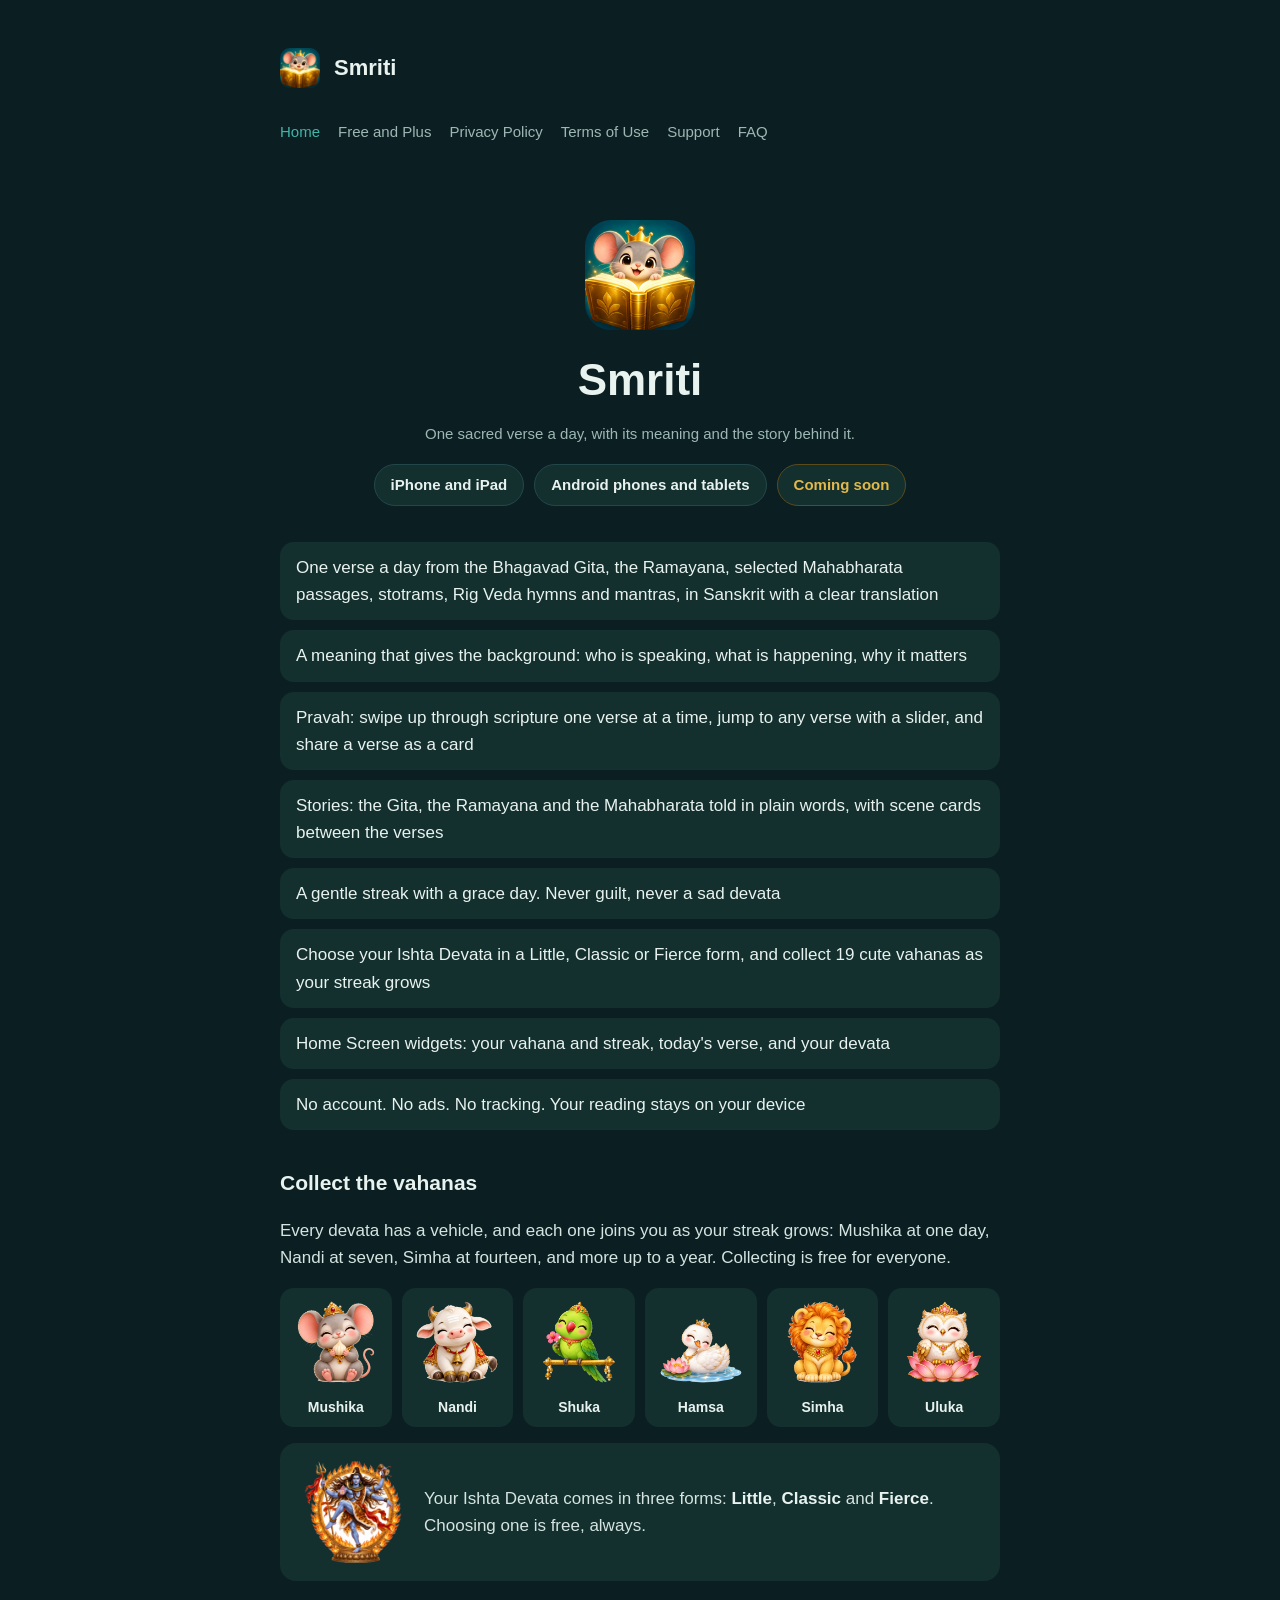
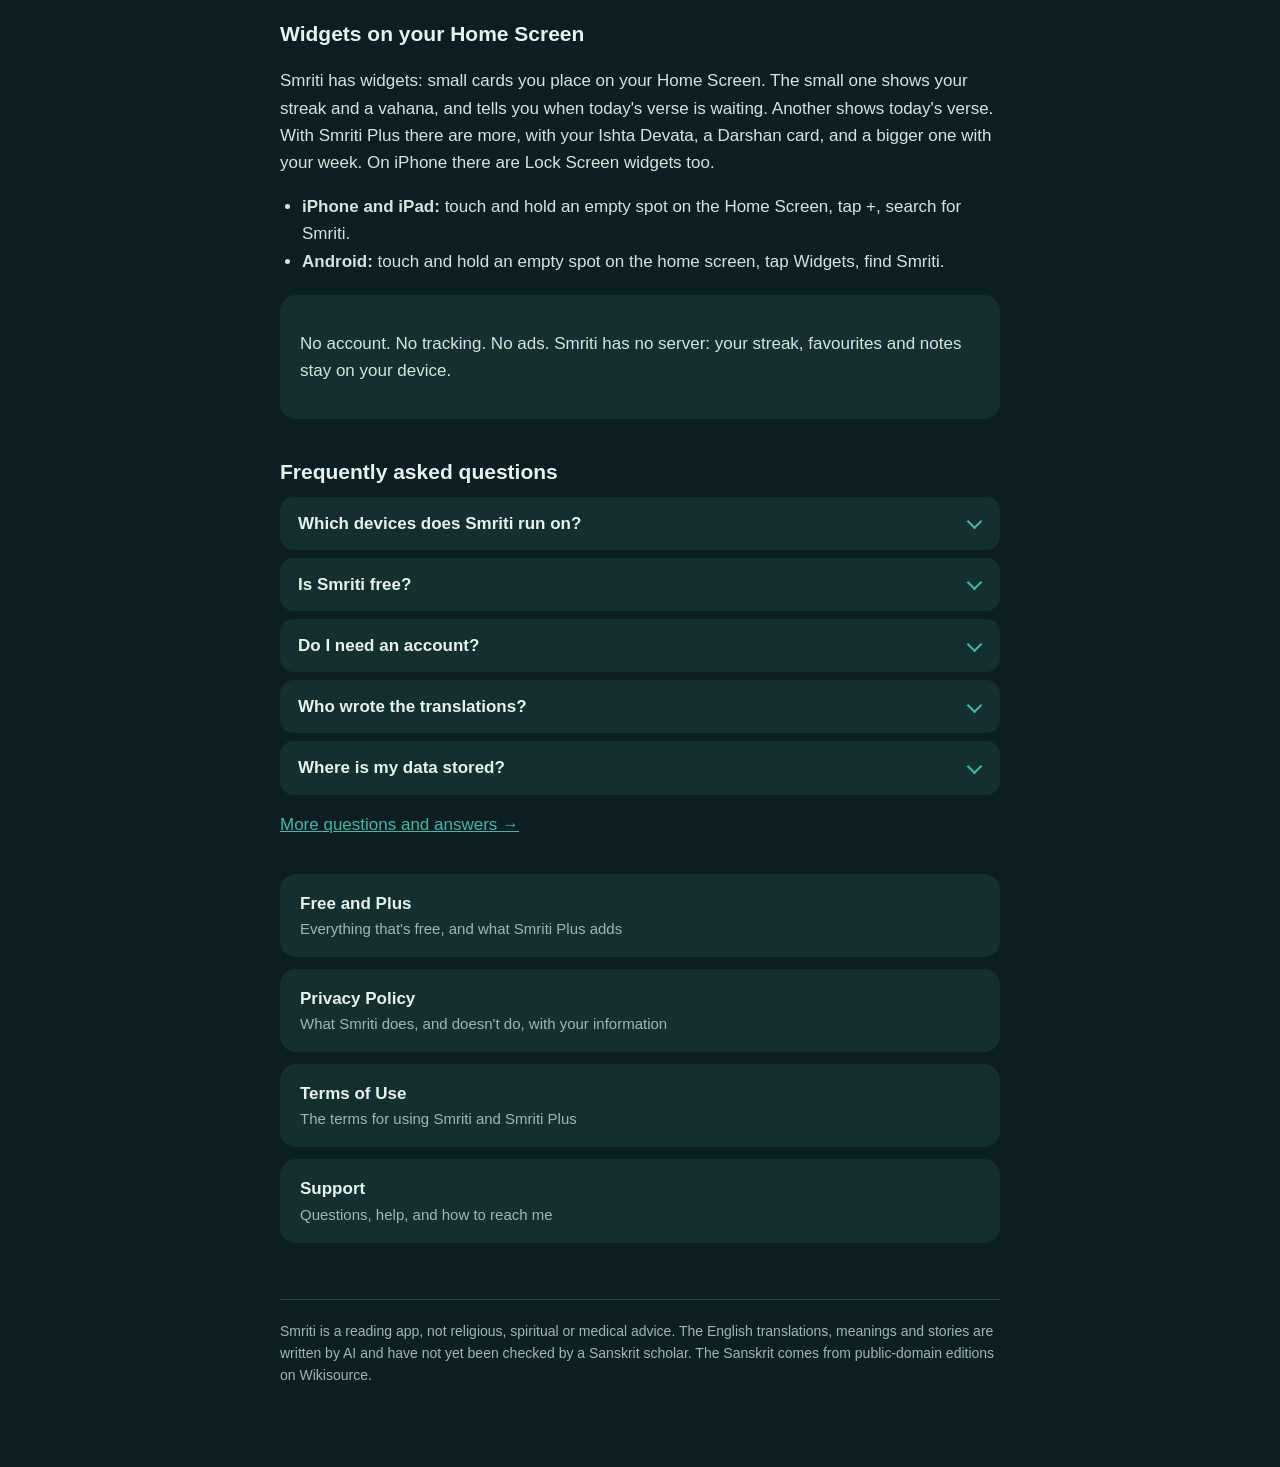
==== index.html @ 70eb4372 "smriti-site: home, Free and Plus, privacy policy, terms and support for iPhone and Android Co-Author" ====
<!doctype html>
<html lang="en">
<head>
<meta charset="utf-8">
<meta name="viewport" content="width=device-width, initial-scale=1">
<title>Smriti: one sacred verse a day</title>
<link rel="icon" href="icon-180.png">
<link rel="apple-touch-icon" href="icon-180.png">
<meta name="description" content="Smriti: one sacred verse a day from the Gita, Ramayana, Mahabharata and the Vedas, with its meaning and the story behind it. iPhone, iPad and Android. No account, no ads.">
<link rel="stylesheet" href="style.css">
</head>
<body>
<main>
<header><img class="mark" src="icon-180.png" alt="" width="40" height="40"><a href="./">Smriti</a></header>
<nav><a href="./" aria-current="page">Home</a><a href="free-and-plus.html">Free and Plus</a><a href="privacy.html">Privacy Policy</a><a href="terms.html">Terms of Use</a><a href="support.html">Support</a><a href="support.html#faq">FAQ</a></nav>
<section class="hero">
<img class="mark" src="icon-180.png" alt="Smriti app icon: a mouse with a golden book" width="110" height="110">
<h1>Smriti</h1>
<p class="muted">One sacred verse a day, with its meaning and the story behind it.</p>
<div class="avail"><span>iPhone and iPad</span><span>Android phones and tablets</span><span class="soon">Coming soon</span></div>
</section>
<ul class="features">
<li>One verse a day from the Bhagavad Gita, the Ramayana, selected Mahabharata passages, stotrams, Rig Veda hymns and mantras, in Sanskrit with a clear translation</li>
<li>A meaning that gives the background: who is speaking, what is happening, why it matters</li>
<li>Pravah: swipe up through scripture one verse at a time, jump to any verse with a slider, and share a verse as a card</li>
<li>Stories: the Gita, the Ramayana and the Mahabharata told in plain words, with scene cards between the verses</li>
<li>A gentle streak with a grace day. Never guilt, never a sad devata</li>
<li>Choose your Ishta Devata in a Little, Classic or Fierce form, and collect 19 cute vahanas as your streak grows</li>
<li>Home Screen widgets: your vahana and streak, today's verse, and your devata</li>
<li>No account. No ads. No tracking. Your reading stays on your device</li>
</ul>
<h2>Collect the vahanas</h2>
<p>Every devata has a vehicle, and each one joins you as your streak grows: Mushika at one day, Nandi at seven, Simha at fourteen, and more up to a year. Collecting is free for everyone.</p>
<div class="gallery">
<figure><img src="assets/vahana-mushika.png" alt="Mushika the mouse" width="88" height="88"><figcaption>Mushika</figcaption></figure>
<figure><img src="assets/vahana-nandi.png" alt="Nandi the bull" width="88" height="88"><figcaption>Nandi</figcaption></figure>
<figure><img src="assets/vahana-shuka.png" alt="Shuka the parrot" width="88" height="88"><figcaption>Shuka</figcaption></figure>
<figure><img src="assets/vahana-hamsa.png" alt="Hamsa the swan" width="88" height="88"><figcaption>Hamsa</figcaption></figure>
<figure><img src="assets/vahana-simha.png" alt="Simha the lion" width="88" height="88"><figcaption>Simha</figcaption></figure>
<figure><img src="assets/vahana-uluka.png" alt="Uluka the owl on a lotus" width="88" height="88"><figcaption>Uluka</figcaption></figure>
</div>
<div class="fierce"><img src="assets/deity-shiva-fierce.png" alt="Shiva in his fierce Nataraja form, in a ring of fire" width="110" height="110"><p>Your Ishta Devata comes in three forms: <b style="color:var(--text)">Little</b>, <b style="color:var(--text)">Classic</b> and <b style="color:var(--text)">Fierce</b>. Choosing one is free, always.</p></div>
<h2 id="widgets">Widgets on your Home Screen</h2>
<p>Smriti has widgets: small cards you place on your Home Screen. The small one shows your streak and a vahana, and tells you when today's verse is waiting. Another shows today's verse. With Smriti Plus there are more, with your Ishta Devata, a Darshan card, and a bigger one with your week. On iPhone there are Lock Screen widgets too.</p>
<ul>
<li><b>iPhone and iPad:</b> touch and hold an empty spot on the Home Screen, tap +, search for Smriti.</li>
<li><b>Android:</b> touch and hold an empty spot on the home screen, tap Widgets, find Smriti.</li>
</ul>
<div class="card">
<p>No account. No tracking. No ads. Smriti has no server: your streak, favourites and notes stay on your device.</p>
</div>
<h2 id="faq">Frequently asked questions</h2>
<div class="faq">
<details><summary>Which devices does Smriti run on?</summary><p>iPhone and iPad (iOS 26 or later) and Android phones and tablets. Both are being released; the app is not in the stores yet.</p></details>
<details><summary>Is Smriti free?</summary><p>Yes. Today's verse, your streak and calendar, one daily reminder, the small widgets, the whole Karma Yoga part of the Gita (chapters 1 to 6), a taste of every other work, all 19 vahanas and your Ishta Devata are free, with no ads. Smriti Plus opens the whole library, every widget, more themes and sync.</p><p><a href='free-and-plus.html'>See everything Free and Plus include →</a></p></details>
<details><summary>Do I need an account?</summary><p>No. There is no sign-up and no login.</p></details>
<details><summary>Who wrote the translations?</summary><p>They are written by AI for Smriti, in our own words, and labelled as AI-generated in the app. They are not yet reviewed by a Sanskrit scholar. The Sanskrit text comes from public-domain editions on Wikisource. If you find a mistake, use &quot;Suggest a better translation&quot; in the app and we will look at it.</p></details>
<details><summary>Where is my data stored?</summary><p>On your device. On iPhone, Smriti Plus can also keep it in your own private iCloud. Nothing goes to a server of ours, because we have none. See the <a href='privacy.html'>Privacy Policy</a>.</p></details>
</div>
<p class="more"><a href="support.html#faq">More questions and answers →</a></p>
<div class="links">
<a href="free-and-plus.html">Free and Plus<span>Everything that's free, and what Smriti Plus adds</span></a>
<a href="privacy.html">Privacy Policy<span>What Smriti does, and doesn't do, with your information</span></a>
<a href="terms.html">Terms of Use<span>The terms for using Smriti and Smriti Plus</span></a>
<a href="support.html">Support<span>Questions, help, and how to reach me</span></a>
</div>
<footer>Smriti is a reading app, not religious, spiritual or medical advice. The English translations, meanings and stories are written by AI and have not yet been checked by a Sanskrit scholar. The Sanskrit comes from public-domain editions on Wikisource.</footer>
</main>
</body>
</html>
---- style.css ----
:root {
  --bg: #0B1F22; --card: #13302F; --line: #22474A; --text: #E8F2EF; --muted: #9DB7B4; --accent: #3FB6A8; --gold: #E2B84A;
}
* { box-sizing: border-box; }
html { -webkit-text-size-adjust: 100%; }
body {
  margin: 0; background: var(--bg); color: var(--text);
  font: 17px/1.6 -apple-system, BlinkMacSystemFont, "SF Pro Text", "Segoe UI", Roboto, sans-serif;
}
main { max-width: 760px; margin: 0 auto; padding: 48px 20px 80px; }
header { display: flex; align-items: center; gap: 14px; margin-bottom: 32px; }
header a { color: var(--text); text-decoration: none; font-weight: 700; font-size: 22px; }
.mark { width: 40px; height: 40px; border-radius: 10px; }
nav { display: flex; flex-wrap: wrap; gap: 8px 18px; margin: 0 0 36px; }
nav a { color: var(--muted); text-decoration: none; font-size: 15px; }
nav a:hover, nav a[aria-current] { color: var(--accent); }
h1 { font-size: 34px; line-height: 1.2; margin: 0 0 8px; }
h2 { font-size: 21px; margin: 36px 0 8px; }
p, li { color: #D5E4E1; }
.muted, .meta { color: var(--muted); font-size: 15px; }
a { color: var(--accent); }
.card { background: var(--card); border-radius: 16px; padding: 18px 20px; margin: 20px 0; }
ul { padding-left: 22px; }
.hero { text-align: center; padding: 40px 0 8px; }
.hero .mark { width: 110px; height: 110px; border-radius: 26px; }
.hero h1 { font-size: 44px; margin-top: 16px; }
.avail { display: flex; flex-wrap: wrap; justify-content: center; gap: 10px; margin: 18px 0 4px; }
.avail span { background: var(--card); border: 1px solid var(--line); border-radius: 999px; padding: 8px 16px; font-size: 15px; font-weight: 600; color: var(--text); }
.avail span.soon { color: var(--gold); border-color: #5a4a1c; }
.features { display: grid; gap: 10px; margin: 24px 0; padding: 0; list-style: none; }
.features li { background: var(--card); border-radius: 14px; padding: 12px 16px; color: var(--text); }
.links { display: grid; gap: 12px; margin-top: 36px; }
.links a { display: block; background: var(--card); border-radius: 16px; padding: 16px 20px; color: var(--text); text-decoration: none; font-weight: 600; }
.links a span { display: block; color: var(--muted); font-weight: 400; font-size: 15px; }
footer { margin-top: 56px; color: var(--muted); font-size: 14px; border-top: 1px solid var(--line); padding-top: 20px; }
.faq { margin: 8px 0 0; }
.faq h3 { font-size: 13px; font-weight: 700; letter-spacing: 0.08em; text-transform: uppercase; color: var(--muted); margin: 28px 0 8px; }
.faq details { background: var(--card); border-radius: 14px; margin: 8px 0; }
.faq summary { list-style: none; cursor: pointer; position: relative; min-height: 48px; padding: 13px 48px 13px 18px; font-weight: 600; color: var(--text); border-radius: 14px; }
.faq summary::-webkit-details-marker { display: none; }
.faq summary::after { content: ""; position: absolute; right: 20px; top: 50%; width: 9px; height: 9px; margin-top: -7px; border-right: 2px solid var(--accent); border-bottom: 2px solid var(--accent); transform: rotate(45deg); transition: transform 0.2s ease; }
.faq details[open] summary::after { margin-top: -2px; transform: rotate(-135deg); }
.faq summary:hover { color: var(--accent); }
.faq summary:focus-visible { outline: 2px solid var(--accent); outline-offset: 2px; }
.faq details > p, .faq details > ul { margin: 0; padding: 0 18px 16px; }
.faq details > ul { padding-left: 40px; }
.more { margin: 16px 0 0; }
.gallery { display: grid; grid-template-columns: repeat(auto-fit, minmax(110px, 1fr)); gap: 10px; margin: 16px 0; }
.gallery figure { margin: 0; background: var(--card); border-radius: 14px; padding: 10px 6px 8px; text-align: center; }
.gallery img { width: 88px; height: 88px; object-fit: contain; }
.gallery figcaption { font-size: 14px; font-weight: 600; color: var(--text); margin-top: 2px; }
.fierce { display: flex; align-items: center; gap: 16px; background: var(--card); border-radius: 16px; padding: 14px 18px; margin: 16px 0; }
.fierce img { width: 110px; height: 110px; object-fit: contain; }
.plans { display: grid; grid-template-columns: 1fr 1fr; gap: 12px; margin: 24px 0 8px; }
.plan { background: var(--card); border-radius: 16px; padding: 18px 20px; }
.plan.plus { box-shadow: inset 0 0 0 1.5px var(--accent); }
.plan h2 { margin: 0 0 4px; font-size: 22px; }
.plan .price { font-size: 28px; font-weight: 700; color: var(--text); margin: 6px 0 2px; }
.plan .price small { font-size: 15px; font-weight: 500; color: var(--muted); }
.plan p { margin: 6px 0 0; font-size: 15px; }
.group { margin: 36px 0 0; }
.group h3 { font-size: 13px; font-weight: 700; letter-spacing: 0.08em; text-transform: uppercase; color: var(--muted); margin: 0 0 10px; }
.table { background: var(--card); border-radius: 16px; overflow: hidden; }
.head, .row { display: grid; grid-template-columns: minmax(0, 1fr) 160px 160px; gap: 12px; padding: 13px 18px; align-items: start; }
.head { font-size: 13px; font-weight: 700; color: var(--muted); padding-top: 12px; padding-bottom: 8px; }
.row { border-top: 1px solid var(--line); }
.row .what b { display: block; color: var(--text); font-weight: 600; }
.row .what span { display: block; color: var(--muted); font-size: 14px; line-height: 1.45; margin-top: 2px; }
.cell { font-size: 14px; line-height: 1.45; color: #D5E4E1; }
.yes { color: var(--accent); font-weight: 700; }
.no { color: #5B7377; font-weight: 700; }
.k { display: none; color: var(--muted); font-size: 12px; font-weight: 700; letter-spacing: 0.04em; text-transform: uppercase; }
.note { font-size: 14px; color: var(--muted); margin-top: 10px; }
.callout { background: var(--card); border-left: 3px solid var(--gold); border-radius: 10px; padding: 12px 16px; margin: 20px 0; }
@media (prefers-reduced-motion: reduce) { .faq summary::after { transition: none; } }
@media (max-width: 560px) {
  .plans { grid-template-columns: 1fr; }
  .head { display: none; }
  .row { grid-template-columns: 1fr 1fr; }
  .row .what { grid-column: 1 / -1; }
  .k { display: block; margin-bottom: 2px; }
}
@media (max-width: 480px) { h1 { font-size: 30px; } .hero h1 { font-size: 38px; } .faq summary { padding-left: 16px; } .fierce { flex-direction: column; text-align: center; } }
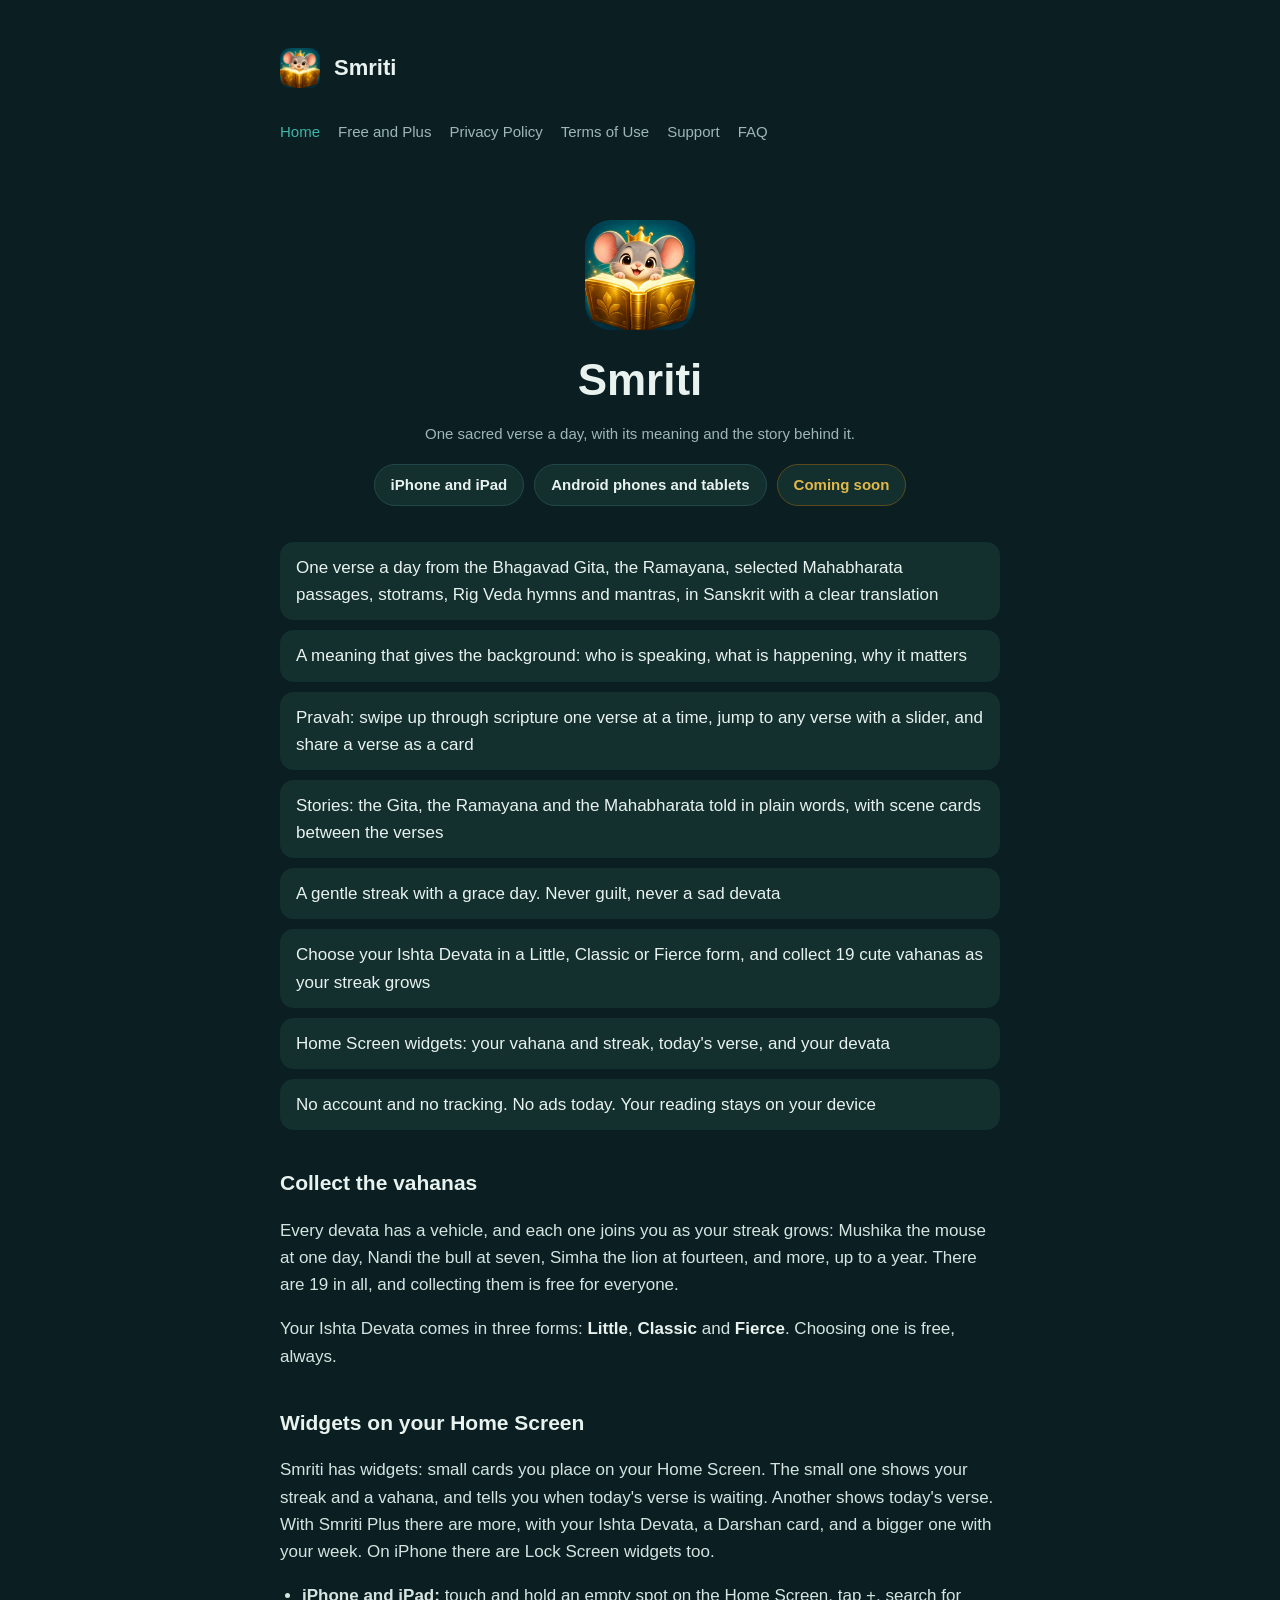
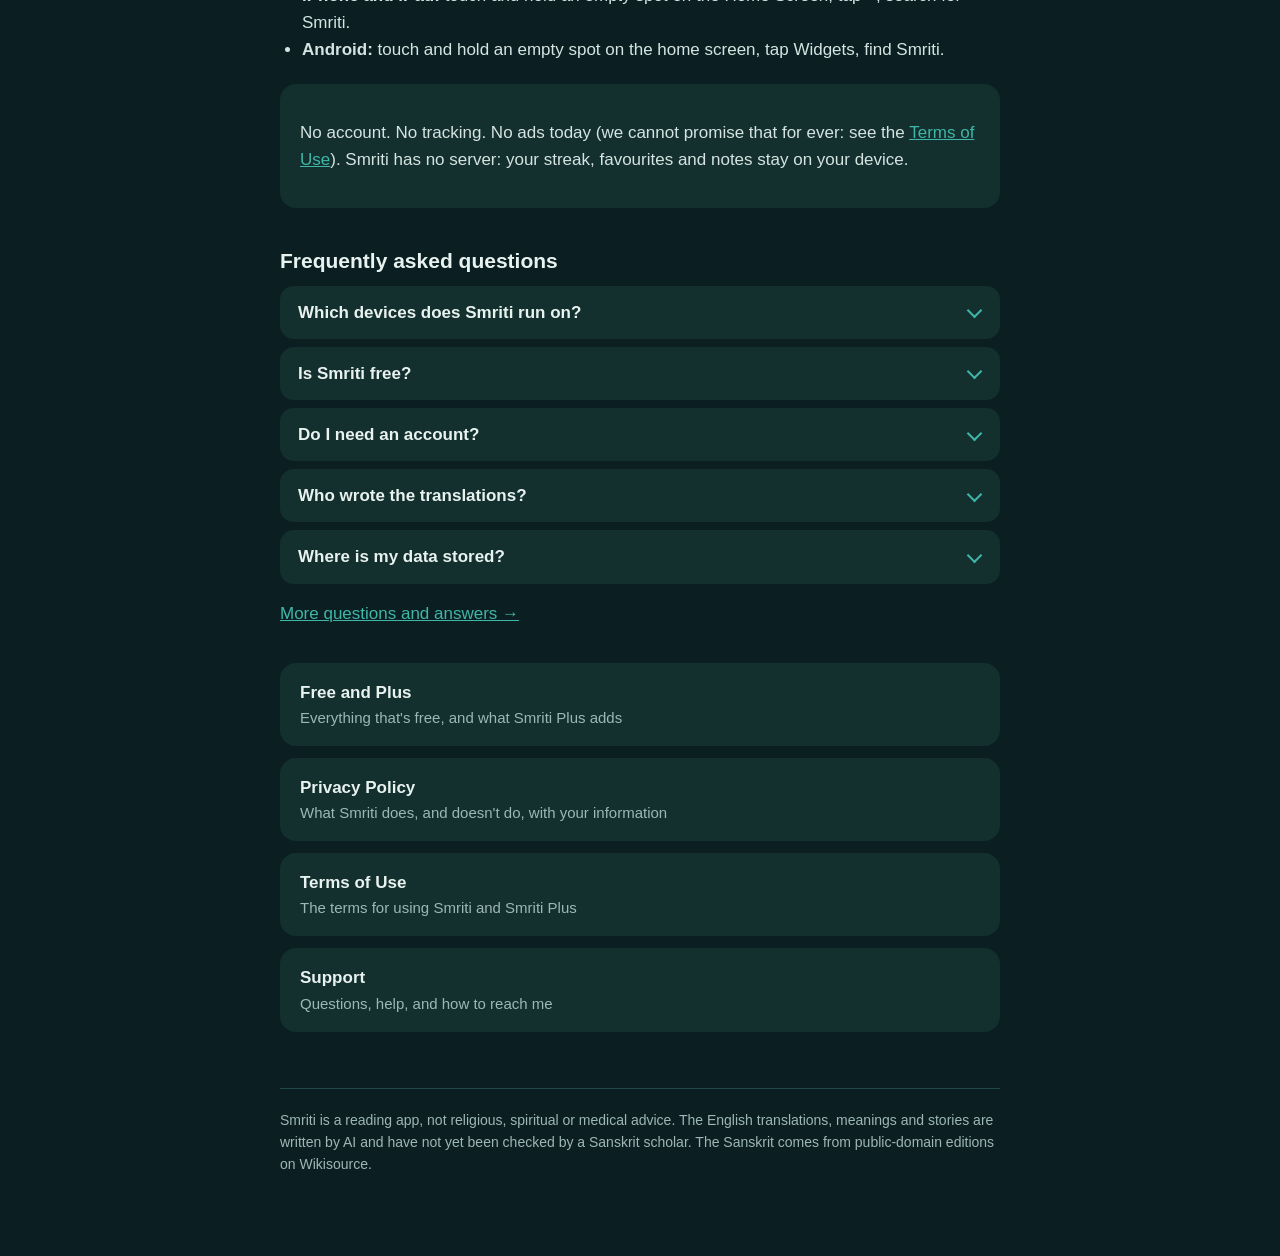
==== commit 491d8690: "Remove the app art from the public pages; add licence, ownership, ads and no-scraping wording The pa" ====
--- a/index.html
+++ b/index.html
@@ -27,19 +27,11 @@
 <li>A gentle streak with a grace day. Never guilt, never a sad devata</li>
 <li>Choose your Ishta Devata in a Little, Classic or Fierce form, and collect 19 cute vahanas as your streak grows</li>
 <li>Home Screen widgets: your vahana and streak, today's verse, and your devata</li>
-<li>No account. No ads. No tracking. Your reading stays on your device</li>
+<li>No account and no tracking. No ads today. Your reading stays on your device</li>
 </ul>
 <h2>Collect the vahanas</h2>
-<p>Every devata has a vehicle, and each one joins you as your streak grows: Mushika at one day, Nandi at seven, Simha at fourteen, and more up to a year. Collecting is free for everyone.</p>
-<div class="gallery">
-<figure><img src="assets/vahana-mushika.png" alt="Mushika the mouse" width="88" height="88"><figcaption>Mushika</figcaption></figure>
-<figure><img src="assets/vahana-nandi.png" alt="Nandi the bull" width="88" height="88"><figcaption>Nandi</figcaption></figure>
-<figure><img src="assets/vahana-shuka.png" alt="Shuka the parrot" width="88" height="88"><figcaption>Shuka</figcaption></figure>
-<figure><img src="assets/vahana-hamsa.png" alt="Hamsa the swan" width="88" height="88"><figcaption>Hamsa</figcaption></figure>
-<figure><img src="assets/vahana-simha.png" alt="Simha the lion" width="88" height="88"><figcaption>Simha</figcaption></figure>
-<figure><img src="assets/vahana-uluka.png" alt="Uluka the owl on a lotus" width="88" height="88"><figcaption>Uluka</figcaption></figure>
-</div>
-<div class="fierce"><img src="assets/deity-shiva-fierce.png" alt="Shiva in his fierce Nataraja form, in a ring of fire" width="110" height="110"><p>Your Ishta Devata comes in three forms: <b style="color:var(--text)">Little</b>, <b style="color:var(--text)">Classic</b> and <b style="color:var(--text)">Fierce</b>. Choosing one is free, always.</p></div>
+<p>Every devata has a vehicle, and each one joins you as your streak grows: Mushika the mouse at one day, Nandi the bull at seven, Simha the lion at fourteen, and more, up to a year. There are 19 in all, and collecting them is free for everyone.</p>
+<p>Your Ishta Devata comes in three forms: <b style="color:var(--text)">Little</b>, <b style="color:var(--text)">Classic</b> and <b style="color:var(--text)">Fierce</b>. Choosing one is free, always.</p>
 <h2 id="widgets">Widgets on your Home Screen</h2>
 <p>Smriti has widgets: small cards you place on your Home Screen. The small one shows your streak and a vahana, and tells you when today's verse is waiting. Another shows today's verse. With Smriti Plus there are more, with your Ishta Devata, a Darshan card, and a bigger one with your week. On iPhone there are Lock Screen widgets too.</p>
 <ul>
@@ -47,12 +39,12 @@
 <li><b>Android:</b> touch and hold an empty spot on the home screen, tap Widgets, find Smriti.</li>
 </ul>
 <div class="card">
-<p>No account. No tracking. No ads. Smriti has no server: your streak, favourites and notes stay on your device.</p>
+<p>No account. No tracking. No ads today (we cannot promise that for ever: see the <a href='terms.html#ads'>Terms of Use</a>). Smriti has no server: your streak, favourites and notes stay on your device.</p>
 </div>
 <h2 id="faq">Frequently asked questions</h2>
 <div class="faq">
 <details><summary>Which devices does Smriti run on?</summary><p>iPhone and iPad (iOS 26 or later) and Android phones and tablets. Both are being released; the app is not in the stores yet.</p></details>
-<details><summary>Is Smriti free?</summary><p>Yes. Today's verse, your streak and calendar, one daily reminder, the small widgets, the whole Karma Yoga part of the Gita (chapters 1 to 6), a taste of every other work, all 19 vahanas and your Ishta Devata are free, with no ads. Smriti Plus opens the whole library, every widget, more themes and sync.</p><p><a href='free-and-plus.html'>See everything Free and Plus include →</a></p></details>
+<details><summary>Is Smriti free?</summary><p>Yes. Today's verse, your streak and calendar, one daily reminder, the small widgets, the whole Karma Yoga part of the Gita (chapters 1 to 6), a taste of every other work, all 19 vahanas and your Ishta Devata are free, with no ads today. Smriti Plus opens the whole library, every widget, more themes and sync.</p><p><a href='free-and-plus.html'>See everything Free and Plus include →</a></p></details>
 <details><summary>Do I need an account?</summary><p>No. There is no sign-up and no login.</p></details>
 <details><summary>Who wrote the translations?</summary><p>They are written by AI for Smriti, in our own words, and labelled as AI-generated in the app. They are not yet reviewed by a Sanskrit scholar. The Sanskrit text comes from public-domain editions on Wikisource. If you find a mistake, use &quot;Suggest a better translation&quot; in the app and we will look at it.</p></details>
 <details><summary>Where is my data stored?</summary><p>On your device. On iPhone, Smriti Plus can also keep it in your own private iCloud. Nothing goes to a server of ours, because we have none. See the <a href='privacy.html'>Privacy Policy</a>.</p></details>
--- a/style.css
+++ b/style.css
@@ -45,12 +45,6 @@
 .faq details > p, .faq details > ul { margin: 0; padding: 0 18px 16px; }
 .faq details > ul { padding-left: 40px; }
 .more { margin: 16px 0 0; }
-.gallery { display: grid; grid-template-columns: repeat(auto-fit, minmax(110px, 1fr)); gap: 10px; margin: 16px 0; }
-.gallery figure { margin: 0; background: var(--card); border-radius: 14px; padding: 10px 6px 8px; text-align: center; }
-.gallery img { width: 88px; height: 88px; object-fit: contain; }
-.gallery figcaption { font-size: 14px; font-weight: 600; color: var(--text); margin-top: 2px; }
-.fierce { display: flex; align-items: center; gap: 16px; background: var(--card); border-radius: 16px; padding: 14px 18px; margin: 16px 0; }
-.fierce img { width: 110px; height: 110px; object-fit: contain; }
 .plans { display: grid; grid-template-columns: 1fr 1fr; gap: 12px; margin: 24px 0 8px; }
 .plan { background: var(--card); border-radius: 16px; padding: 18px 20px; }
 .plan.plus { box-shadow: inset 0 0 0 1.5px var(--accent); }
@@ -80,4 +74,4 @@
   .row .what { grid-column: 1 / -1; }
   .k { display: block; margin-bottom: 2px; }
 }
-@media (max-width: 480px) { h1 { font-size: 30px; } .hero h1 { font-size: 38px; } .faq summary { padding-left: 16px; } .fierce { flex-direction: column; text-align: center; } }
+@media (max-width: 480px) { h1 { font-size: 30px; } .hero h1 { font-size: 38px; } .faq summary { padding-left: 16px; } }
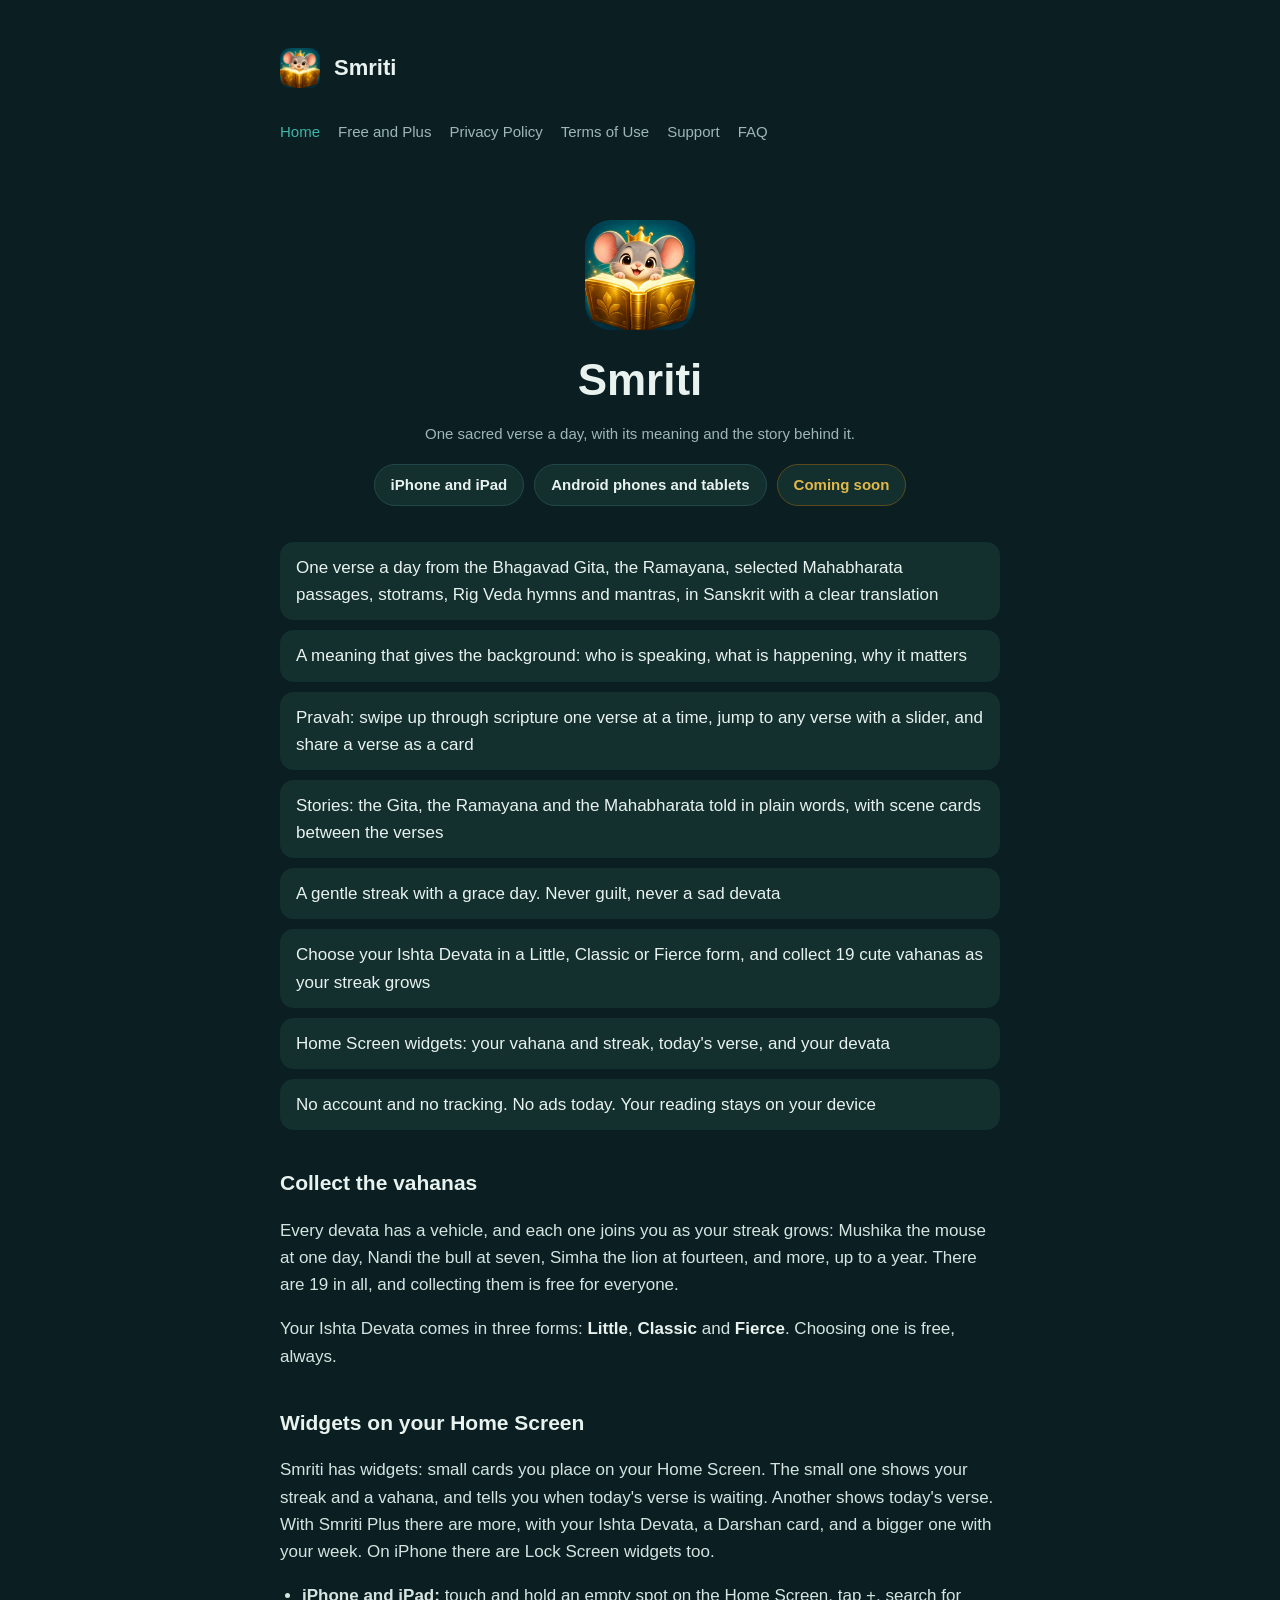
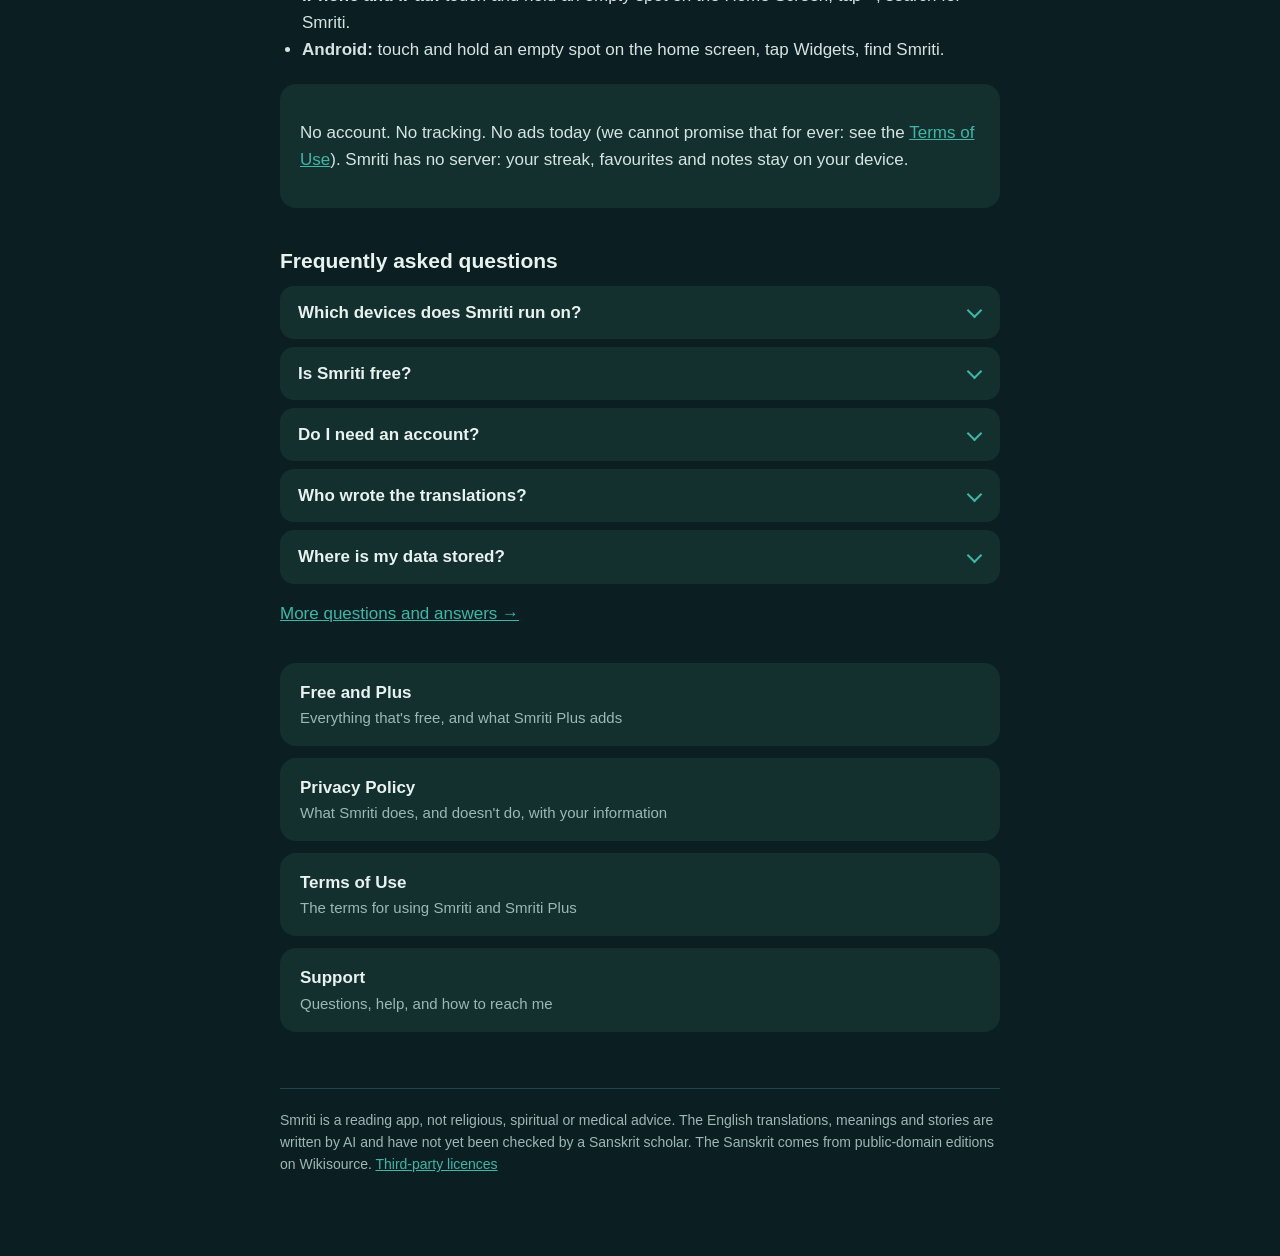
==== commit 1137aba4: "Add third-party licences page Co-Authored-By: Claude Opus 5.5 <noreply@anthropic.com>" ====
--- a/index.html
+++ b/index.html
@@ -56,7 +56,7 @@
 <a href="terms.html">Terms of Use<span>The terms for using Smriti and Smriti Plus</span></a>
 <a href="support.html">Support<span>Questions, help, and how to reach me</span></a>
 </div>
-<footer>Smriti is a reading app, not religious, spiritual or medical advice. The English translations, meanings and stories are written by AI and have not yet been checked by a Sanskrit scholar. The Sanskrit comes from public-domain editions on Wikisource.</footer>
+<footer>Smriti is a reading app, not religious, spiritual or medical advice. The English translations, meanings and stories are written by AI and have not yet been checked by a Sanskrit scholar. The Sanskrit comes from public-domain editions on Wikisource. <a href="licences.html">Third-party licences</a></footer>
 </main>
 </body>
 </html>
